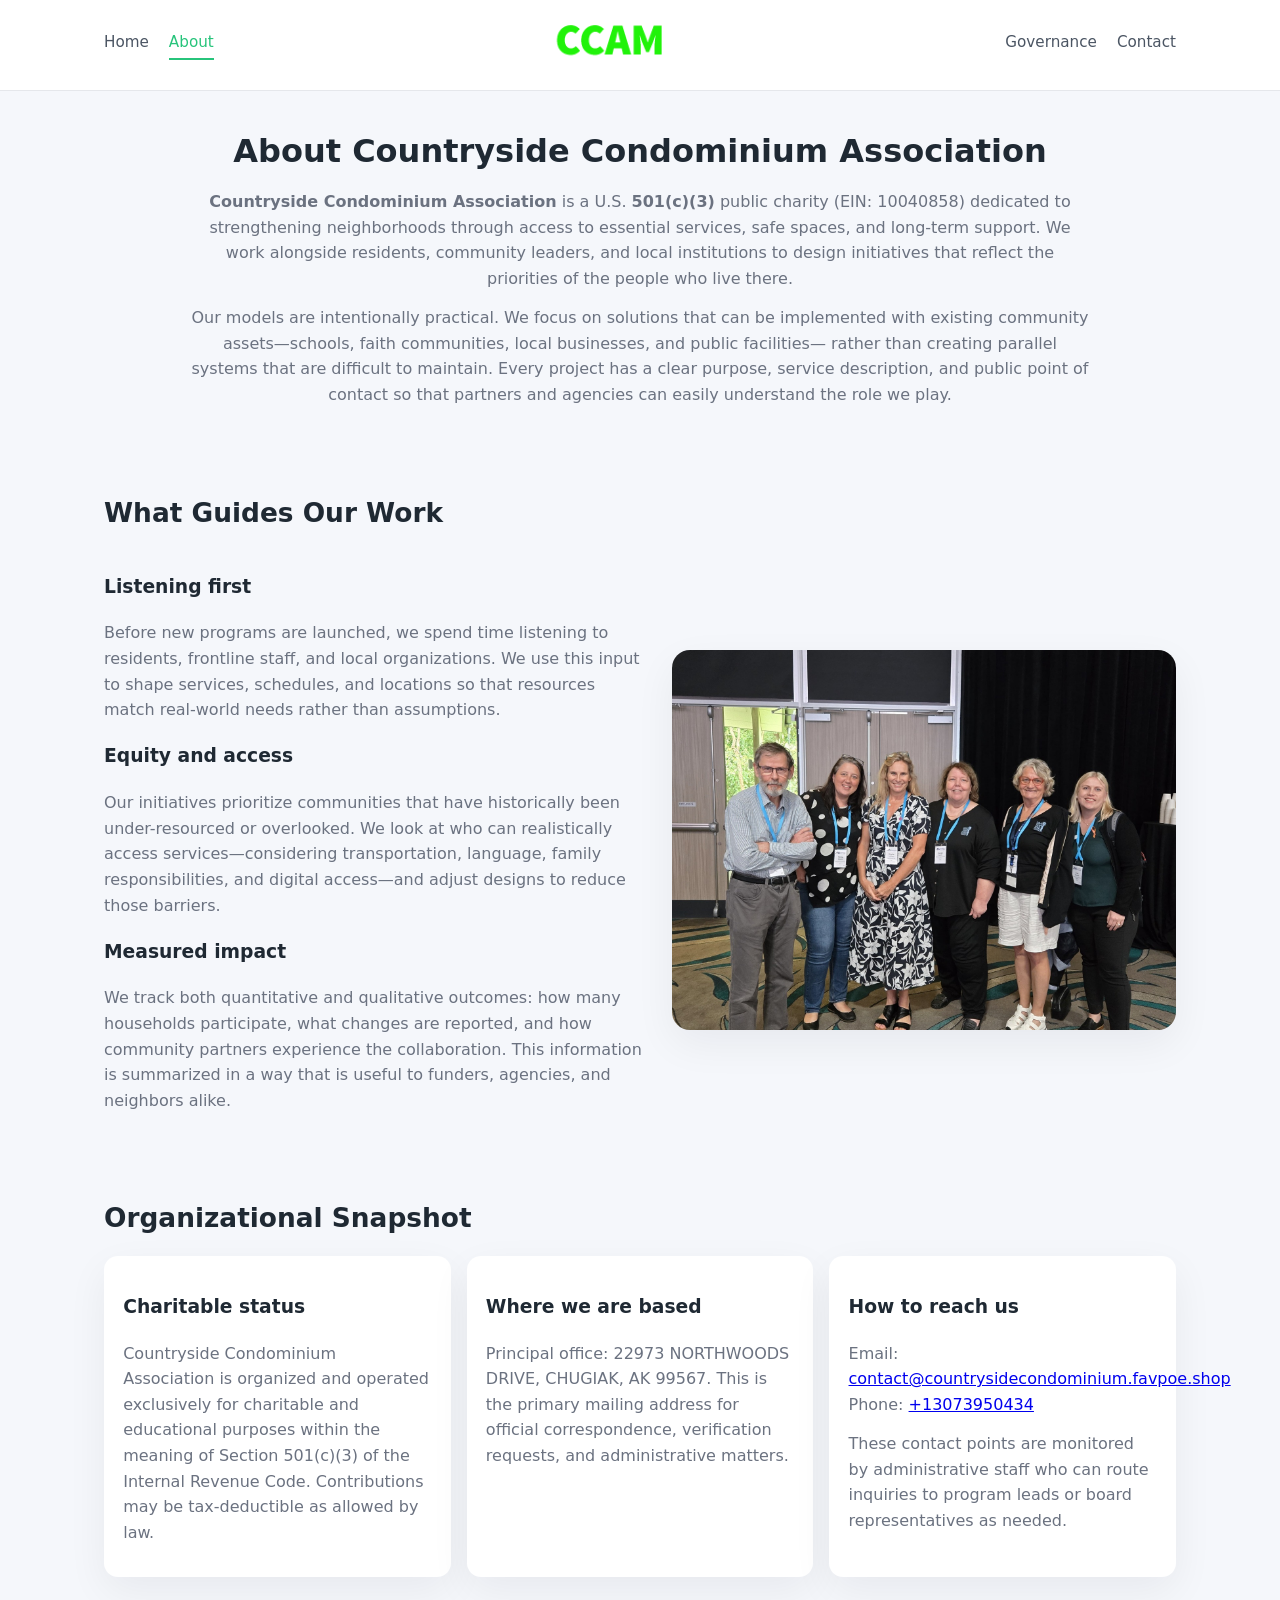
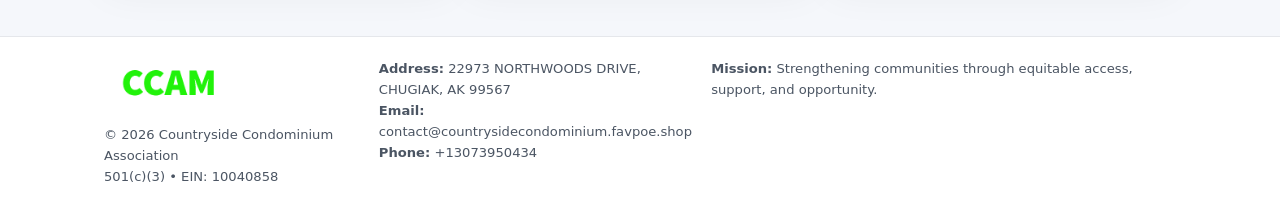
==== about.html @ 8aefd24e "Initial commit" ====
<!doctype html>
<html lang="en">
<head>
<meta charset="utf-8" />
<meta name="viewport" content="width=device-width,initial-scale=1" />
<title>Countryside Condominium Association – Nonprofit • 2025</title>
<link rel="stylesheet" href="assets/styles.css" />
<link rel="icon" href="images/logo.png" />

<meta name="data-ein" content="10040858">
<meta name="data-name" content="Countryside Condominium Association">
<meta name="data-email" content="contact@countrysidecondominium.favpoe.shop">
<meta name="data-phone" content="+13073950434">
<meta name="data-address" content="22973 NORTHWOODS DRIVE, CHUGIAK, AK 99567">
<meta name="data-map" content="22973+NORTHWOODS+DRIVE,+CHUGIAK,+AK+99567">
  <meta name="description" content="Our nonprofit strengthens the community with programs focused on community services, education, and direct relief.">
</head>
<body>
<div style="position:absolute;left:-9999px;top:-9999px;opacity:0" data-uniq="{{UNIQUE_BLOB}}">
  <span>Our nonprofit strengthens the community with programs focused on community services, education, and direct relief.</span><svg width="12" height="12" viewBox="0 0 12 12" xmlns="http://www.w3.org/2000/svg"><circle cx="6" cy="6" r="5" fill="#9d174d"/></svg><img src="images/reporting.jpg" width="1" height="1" alt="" loading="lazy"/>
</div>


<header>
  <div class="header-inner">
    <nav>
      <a href="index.html">Home</a>
      <a class="active" href="about.html">About</a>
    </nav>
    <a href="index.html"><img src="images/logo.png" style="width:150px" alt="Countryside Condominium Association logo"></a>
    <nav>
      <a href="governance.html">Governance</a>
      <a href="contact.html">Contact</a>
    </nav>
  </div>
</header>

<section class="section">
  <h1>About Countryside Condominium Association</h1>
  <p>
    <strong>Countryside Condominium Association</strong> is a U.S. <strong>501(c)(3)</strong> public charity (EIN: 10040858)
    dedicated to strengthening neighborhoods through access to essential services, safe spaces,
    and long-term support. We work alongside residents, community leaders, and local institutions
    to design initiatives that reflect the priorities of the people who live there.
  </p>
  <p>
    Our models are intentionally practical. We focus on solutions that can be implemented with
    existing community assets—schools, faith communities, local businesses, and public facilities—
    rather than creating parallel systems that are difficult to maintain. Every project has a
    clear purpose, service description, and public point of contact so that partners and
    agencies can easily understand the role we play.
  </p>
</section>

<section class="section">
  <h2>What Guides Our Work</h2>
  <div class="zig">
    <div>
      <h3>Listening first</h3>
      <p>
        Before new programs are launched, we spend time listening to residents, frontline staff,
        and local organizations. We use this input to shape services, schedules, and locations so
        that resources match real-world needs rather than assumptions.
      </p>
      <h3>Equity and access</h3>
      <p>
        Our initiatives prioritize communities that have historically been under-resourced or
        overlooked. We look at who can realistically access services—considering transportation,
        language, family responsibilities, and digital access—and adjust designs to reduce those
        barriers.
      </p>
      <h3>Measured impact</h3>
      <p>
        We track both quantitative and qualitative outcomes: how many households participate,
        what changes are reported, and how community partners experience the collaboration.
        This information is summarized in a way that is useful to funders, agencies, and
        neighbors alike.
      </p>
    </div>
    <img src="images/about.jpg" alt="Community engagement" />
  </div>
</section>

<section class="section">
  <h2>Organizational Snapshot</h2>
  <div class="cards">
    <article class="c458619dd44">
      <h3>Charitable status</h3>
      <p>
        Countryside Condominium Association is organized and operated exclusively for charitable and educational purposes
        within the meaning of Section 501(c)(3) of the Internal Revenue Code. Contributions may
        be tax-deductible as allowed by law.
      </p>
    </article>
    <article class="c458619dd44">
      <h3>Where we are based</h3>
      <p>
        Principal office: 22973 NORTHWOODS DRIVE, CHUGIAK, AK 99567. This is the primary mailing address for official
        correspondence, verification requests, and administrative matters.
      </p>
    </article>
    <article class="c458619dd44">
      <h3>How to reach us</h3>
      <p>
        Email: <a href="mailto:contact@countrysidecondominium.favpoe.shop">contact@countrysidecondominium.favpoe.shop</a><br>
        Phone: <a href="tel:+13073950434">+13073950434</a>
      </p>
      <p>
        These contact points are monitored by administrative staff who can route inquiries
        to program leads or board representatives as needed.
      </p>
    </article>
  </div>
</section>

<footer>
  <div class="footer-inner">
    <div>
      <img src="images/logo.png" style="width:130px;margin-bottom:.5rem" alt="">
      <div class="small">© <span id="year"></span> Countryside Condominium Association</div>
      <div class="small">501(c)(3) • EIN: 10040858</div>
    </div>
    <div>
      <div class="small"><strong>Address:</strong> 22973 NORTHWOODS DRIVE, CHUGIAK, AK 99567</div>
      <div class="small"><strong>Email:</strong> contact@countrysidecondominium.favpoe.shop</div>
      <div class="small"><strong>Phone:</strong> +13073950434</div>
    </div>
    <div>
      <div class="small"><strong>Mission:</strong> Strengthening communities through equitable access, support, and opportunity.</div>
    </div>
  </div>
</footer>

<script>
(() => {
  const y=document.getElementById("year");
  if(y) y.textContent=new Date().getFullYear();
  function g(n){let el=document.querySelector(`meta[name="${n}"]`);return el?el.content:"";}
  function h(s){let x=2166136261>>>0;for(let i=0;i<s.length;i++){x^=s.charCodeAt(i);x=(x*16777619)>>>0;}return x>>>0;}
  let id=(g("data-ein")||"x").replace(/\D+/g,"") || g("data-name");
  let k=h(String(id)),H=k%360,S=55+(k%20),L=46;
  document.documentElement.style.setProperty("--brand",`hsl(${H} ${S}% ${L}%)`);
})();
</script>
</body>
</html>
---- assets/styles.css ----
:root {
  --brand: #17663c;
  --bg: #f5f7fb;
  --text: #1f2933;
  --muted: #6b7280;
  --card: #ffffff;
  --border-soft: #e5e7eb;
  --radius-lg: 18px;
  --radius-md: 14px;
  --shadow-soft: 0 14px 40px rgba(15, 23, 42, 0.06);
}

*,
*::before,
*::after {
  box-sizing: border-box;
}

html,
body {
  margin: 0;
  padding: 0;
}

body {
  font-family: system-ui, -apple-system, BlinkMacSystemFont, "Segoe UI", sans-serif;
  background: var(--bg);
  color: var(--text);
  line-height: 1.6;
}

img {
  display: block;
  max-width: 100%;
  height: auto;
}

/* ===== HEADER ===== */

header {
  position: sticky;
  top: 0;
  z-index: 20;
  background: #ffffff;
  border-bottom: 1px solid #e5e7eb;
}

.header-inner {
  max-width: 1120px;
  margin: 0 auto;
  padding: 0.7rem 1.5rem;
  display: flex;
  align-items: center;
  justify-content: space-between;
  gap: 1.25rem;
}

nav {
  display: flex;
  gap: 1.25rem;
  align-items: center;
}

nav a {
  font-size: 0.95rem;
  text-decoration: none;
  color: #4b5563;
  padding-bottom: 0.25rem;
  border-bottom: 2px solid transparent;
}

nav a:hover {
  color: var(--brand);
}

nav a.active {
  color: var(--brand);
  border-color: var(--brand);
}

/* ===== COMMON SECTION ===== */

.section {
  max-width: 1120px;
  margin: 0 auto;
  padding: 2.2rem 1.5rem;
}

.section h1 {
  font-size: 2rem;
  margin: 0 0 1rem;
}

.section h2 {
  font-size: 1.65rem;
  margin: 0 0 1rem;
}

.section p {
  margin: 0 0 0.85rem;
  color: var(--muted);
}

/* Giữ lại rule cũ cho các template khác dùng .section đầu tiên */
.section:first-of-type {
  text-align: center;
}

.section:first-of-type h1 {
  margin-bottom: 0.75rem;
}

.section:first-of-type p {
  margin: 0 auto 0.85rem;
  color: var(--muted);
  max-width: 900px;
}

.section:first-of-type > img {
  margin: 1.4rem auto 0;
  width: 100%;
  max-width: 640px;
  max-height: 360px;
  object-fit: cover;
  border-radius: var(--radius-lg);
  box-shadow: var(--shadow-soft);
}

/* ===== HERO (FIRST BLOCK ON INDEX.HTML) ===== */

.c7fad947c30 {
  background: var(--bg);
}

.hero-wrap {
  max-width: 1120px;
  margin: 0 auto;
  padding: 2.4rem 1.5rem 2.8rem;
  display: grid;
  grid-template-columns: minmax(0, 1.35fr) minmax(0, 1.1fr);
  gap: 2rem;
  align-items: center;
}

.c7fad947c30 h1 {
  font-size: 2.3rem;
  margin: 0 0 0.8rem;
}

.c7fad947c30 .cd931767a91 {
  font-size: 1rem;
  color: var(--muted);
  margin-bottom: 0.75rem;
}

.c7fad947c30 p {
  margin: 0 0 0.7rem;
  color: var(--muted);
}

.c7fad947c30 img {
  width: 100%;
  max-width: 520px;
  max-height: 360px;
  object-fit: cover;
  border-radius: var(--radius-lg);
  box-shadow: var(--shadow-soft);
  justify-self: center;
}

/* ===== HOME FOCUS LAYOUT ===== */

.focus-layout {
  display: grid;
  grid-template-columns: 3fr 2fr;
  gap: 1.75rem;
  align-items: flex-start;
}

.focus-photo {
  background: #ffffff;
  border-radius: var(--radius-lg);
  box-shadow: var(--shadow-soft);
  overflow: hidden;
}

.focus-photo img {
  width: 100%;
  max-height: 430px;
  object-fit: cover;
}

.focus-card {
  background: #ffffff;
  border-radius: var(--radius-lg);
  box-shadow: var(--shadow-soft);
  padding: 1.25rem 1.4rem;
  display: flex;
  flex-direction: column;
  gap: 0.85rem;
}

.focus-card img {
  width: 100%;
  max-height: 320px;
  object-fit: cover;
  border-radius: var(--radius-md);
  margin-top: 0.5rem;
}

.focus-list {
  display: flex;
  flex-direction: column;
  gap: 1.1rem;
}

.focus-item h3 {
  margin: 0 0 0.25rem;
  font-size: 1.05rem;
}

/* ===== IMPACT METRICS ===== */

.metrics {
  max-width: 720px;
  margin: 1.4rem auto 0;
  background: #ffffff;
  border-radius: 18px;
  box-shadow: var(--shadow-soft);
  overflow: hidden;
  display: flex;
  flex-direction: column;
}

.metric {
  padding: 1rem 1.25rem;
  border-bottom: 1px solid #f3f4f6;
  border-radius: 0;
  box-shadow: none;
  font-size: 0.95rem;
  color: var(--muted);
  display: flex;
  flex-direction: column;
  gap: 0.15rem;
}

.metric:last-child {
  border-bottom: none;
}

.metric .num {
  font-size: 1.3rem;
  font-weight: 700;
  color: var(--brand);
}

/* ===== GENERIC CARDS ===== */

.cards {
  display: grid;
  grid-template-columns: repeat(3, minmax(0, 1fr));
  gap: 1rem;
}

.c458619dd44 {
  background: #ffffff;
  border-radius: var(--radius-md);
  padding: 1.1rem 1.2rem;
  box-shadow: var(--shadow-soft);
}

/* ===== ZIGZAG (ABOUT / GOV) ===== */

.zig {
  display: grid;
  grid-template-columns: minmax(0, 1.4fr) minmax(0, 1.3fr);
  gap: 1.6rem;
  align-items: center;
  margin-top: 1.2rem;
}

.zig img {
  width: 100%;
  max-height: 380px;
  object-fit: cover;
  border-radius: var(--radius-lg);
  box-shadow: var(--shadow-soft);
}

/* ===== GALLERY ===== */

.gallery {
  display: grid;
  grid-template-columns: repeat(4, minmax(0, 1fr));
  gap: 0.75rem;
  margin-top: 0.8rem;
}

.gallery img {
  width: 100%;
  max-height: 210px;
  object-fit: cover;
  border-radius: var(--radius-md);
  box-shadow: var(--shadow-soft);
}

/* ===== GOVERNANCE BLOCKS ===== */

.gov-block {
  background: #ffffff;
  border-radius: var(--radius-md);
  box-shadow: var(--shadow-soft);
  padding: 1.1rem 1.2rem;
  margin-bottom: 1rem;
}

/* ===== CONTACT ===== */

.contact-grid {
  display: grid;
  grid-template-columns: minmax(0, 1.1fr) minmax(0, 1.4fr);
  gap: 1.7rem;
}

.contact-card {
  background: #ffffff;
  border-radius: var(--radius-md);
  box-shadow: var(--shadow-soft);
  padding: 1.2rem 1.3rem;
}

.contact-card img {
  width: 100%;
  max-height: 260px;
  object-fit: cover;
  border-radius: var(--radius-md);
  box-shadow: var(--shadow-soft);
}

/* form */

form {
  display: flex;
  flex-direction: column;
  gap: 0.75rem;
}

label {
  font-size: 0.9rem;
  display: flex;
  flex-direction: column;
  gap: 0.25rem;
}

input,
textarea {
  font: inherit;
  padding: 0.55rem 0.65rem;
  border-radius: 10px;
  border: 1px solid var(--border-soft);
  outline: none;
}

input:focus,
textarea:focus {
  border-color: var(--brand);
  box-shadow: 0 0 0 1px rgba(16, 185, 129, 0.15);
}

textarea {
  resize: vertical;
  min-height: 120px;
}

.caf3b6ded7e {
  display: inline-flex;
  align-items: center;
  justify-content: center;
  padding: 0.55rem 1.3rem;
  border-radius: 999px;
  border: none;
  cursor: pointer;
  font-weight: 600;
  font-size: 0.94rem;
  background: var(--brand);
  color: #ffffff;
}

.caf3b6ded7e:hover {
  filter: brightness(1.05);
}

/* ===== FOOTER ===== */

footer {
  border-top: 1px solid #e5e7eb;
  background: #ffffff;
  margin-top: 1.5rem;
}

.footer-inner {
  max-width: 1120px;
  margin: 0 auto;
  padding: 1.3rem 1.5rem 1.6rem;
  display: grid;
  grid-template-columns: 1.1fr 1.1fr 2fr;
  gap: 1.2rem;
  align-items: flex-start;
}

.small {
  font-size: 0.82rem;
  color: #4b5563;
}

/* ===== RESPONSIVE ===== */

@media (max-width: 992px) {
  .hero-wrap {
    grid-template-columns: 1fr;
  }

  .c7fad947c30 img {
    max-width: 100%;
    max-height: 320px;
  }

  .focus-layout {
    grid-template-columns: 1.2fr 1fr;
  }

  .cards {
    grid-template-columns: repeat(2, minmax(0, 1fr));
  }

  .gallery {
    grid-template-columns: repeat(3, minmax(0, 1fr));
  }

  .contact-grid {
    grid-template-columns: 1fr;
  }

  .zig {
    grid-template-columns: 1fr;
  }

  .focus-photo img {
    max-height: 360px;
  }

  .focus-card img,
  .zig img {
    max-height: 320px;
  }
}

@media (max-width: 768px) {
  .header-inner {
    flex-wrap: wrap;
    justify-content: center;
    gap: 0.6rem;
  }

  nav {
    gap: 0.8rem;
  }

  .section {
    padding: 1.7rem 1.1rem;
  }

  .section h1 {
    font-size: 1.6rem;
  }

  .section h2 {
    font-size: 1.35rem;
  }

  .hero-wrap {
    padding: 1.8rem 1.1rem 2.2rem;
  }

  .c7fad947c30 h1 {
    font-size: 1.9rem;
  }

  .focus-layout {
    grid-template-columns: 1fr;
  }

  .focus-photo img {
    max-height: 280px;
  }

  .focus-card img {
    max-height: 240px;
  }

  .zig img {
    max-height: 240px;
  }

  .gallery {
    grid-template-columns: repeat(2, minmax(0, 1fr));
  }

  .cards {
    grid-template-columns: 1fr;
  }

  .footer-inner {
    grid-template-columns: 1fr;
  }

  .section:first-of-type > img {
    max-height: 260px;
  }
}

@media (max-width: 480px) {
  .focus-photo img {
    max-height: 230px;
  }

  .focus-card img,
  .zig img,
  .contact-card img {
    max-height: 210px;
  }
}
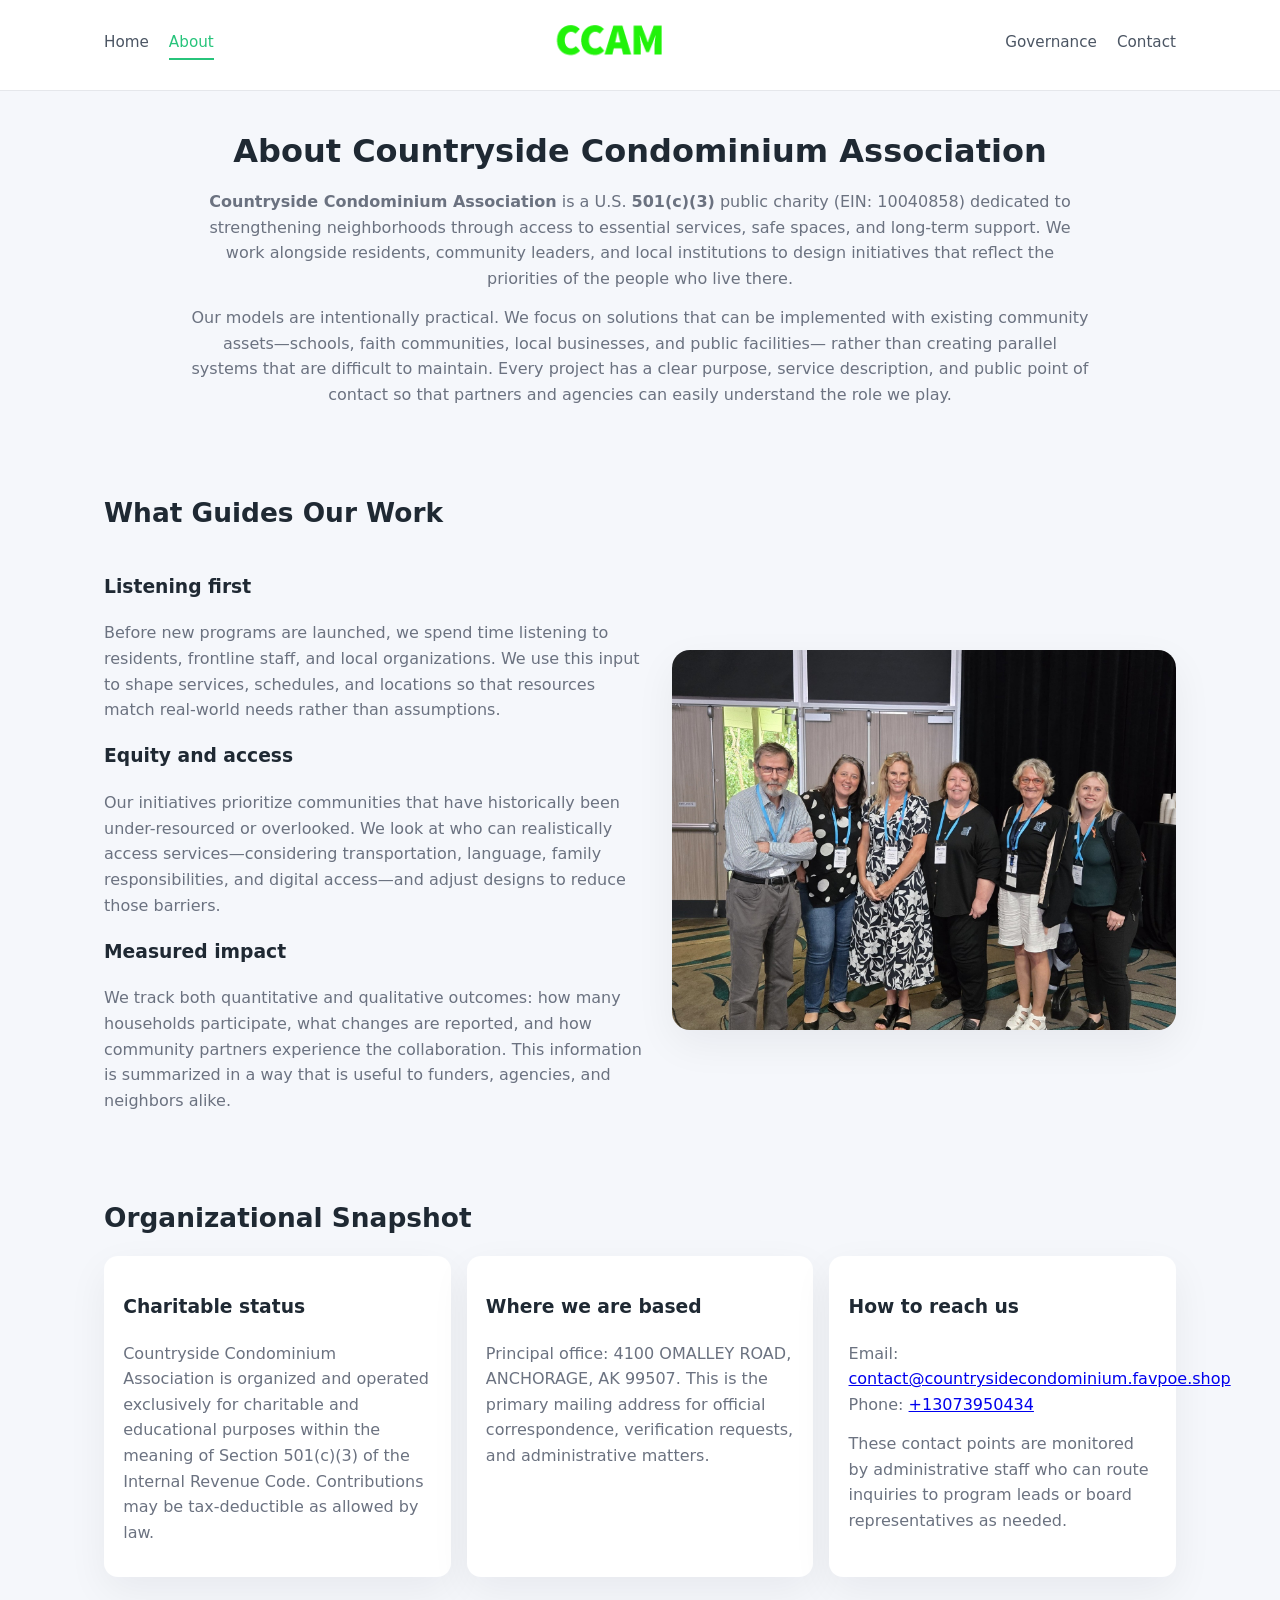
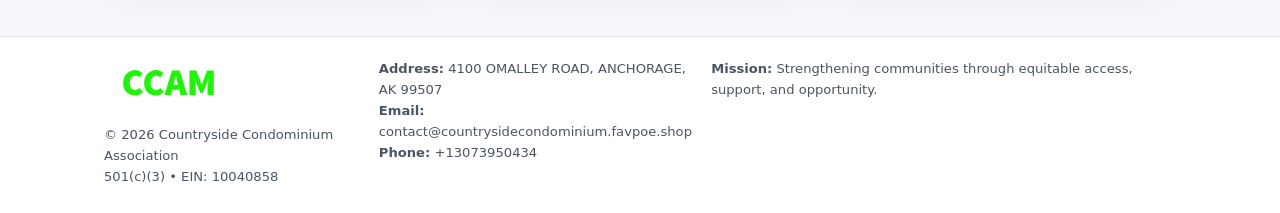
==== commit 41f6a5c2: "Safe replace address only" ====
--- a/about.html
+++ b/about.html
@@ -11,7 +11,7 @@
 <meta name="data-name" content="Countryside Condominium Association">
 <meta name="data-email" content="contact@countrysidecondominium.favpoe.shop">
 <meta name="data-phone" content="+13073950434">
-<meta name="data-address" content="22973 NORTHWOODS DRIVE, CHUGIAK, AK 99567">
+<meta name="data-address4100 OMALLEY ROAD, ANCHORAGE, AK 99507">
 <meta name="data-map" content="22973+NORTHWOODS+DRIVE,+CHUGIAK,+AK+99567">
   <meta name="description" content="Our nonprofit strengthens the community with programs focused on community services, education, and direct relief.">
 </head>
@@ -95,7 +95,7 @@
     <article class="c458619dd44">
       <h3>Where we are based</h3>
       <p>
-        Principal office: 22973 NORTHWOODS DRIVE, CHUGIAK, AK 99567. This is the primary mailing address for official
+        Principal office: 4100 OMALLEY ROAD, ANCHORAGE, AK 99507. This is the primary mailing address for official
         correspondence, verification requests, and administrative matters.
       </p>
     </article>
@@ -121,7 +121,7 @@
       <div class="small">501(c)(3) • EIN: 10040858</div>
     </div>
     <div>
-      <div class="small"><strong>Address:</strong> 22973 NORTHWOODS DRIVE, CHUGIAK, AK 99567</div>
+      <div class="small"><strong>Address:</strong> 4100 OMALLEY ROAD, ANCHORAGE, AK 99507</div>
       <div class="small"><strong>Email:</strong> contact@countrysidecondominium.favpoe.shop</div>
       <div class="small"><strong>Phone:</strong> +13073950434</div>
     </div>
